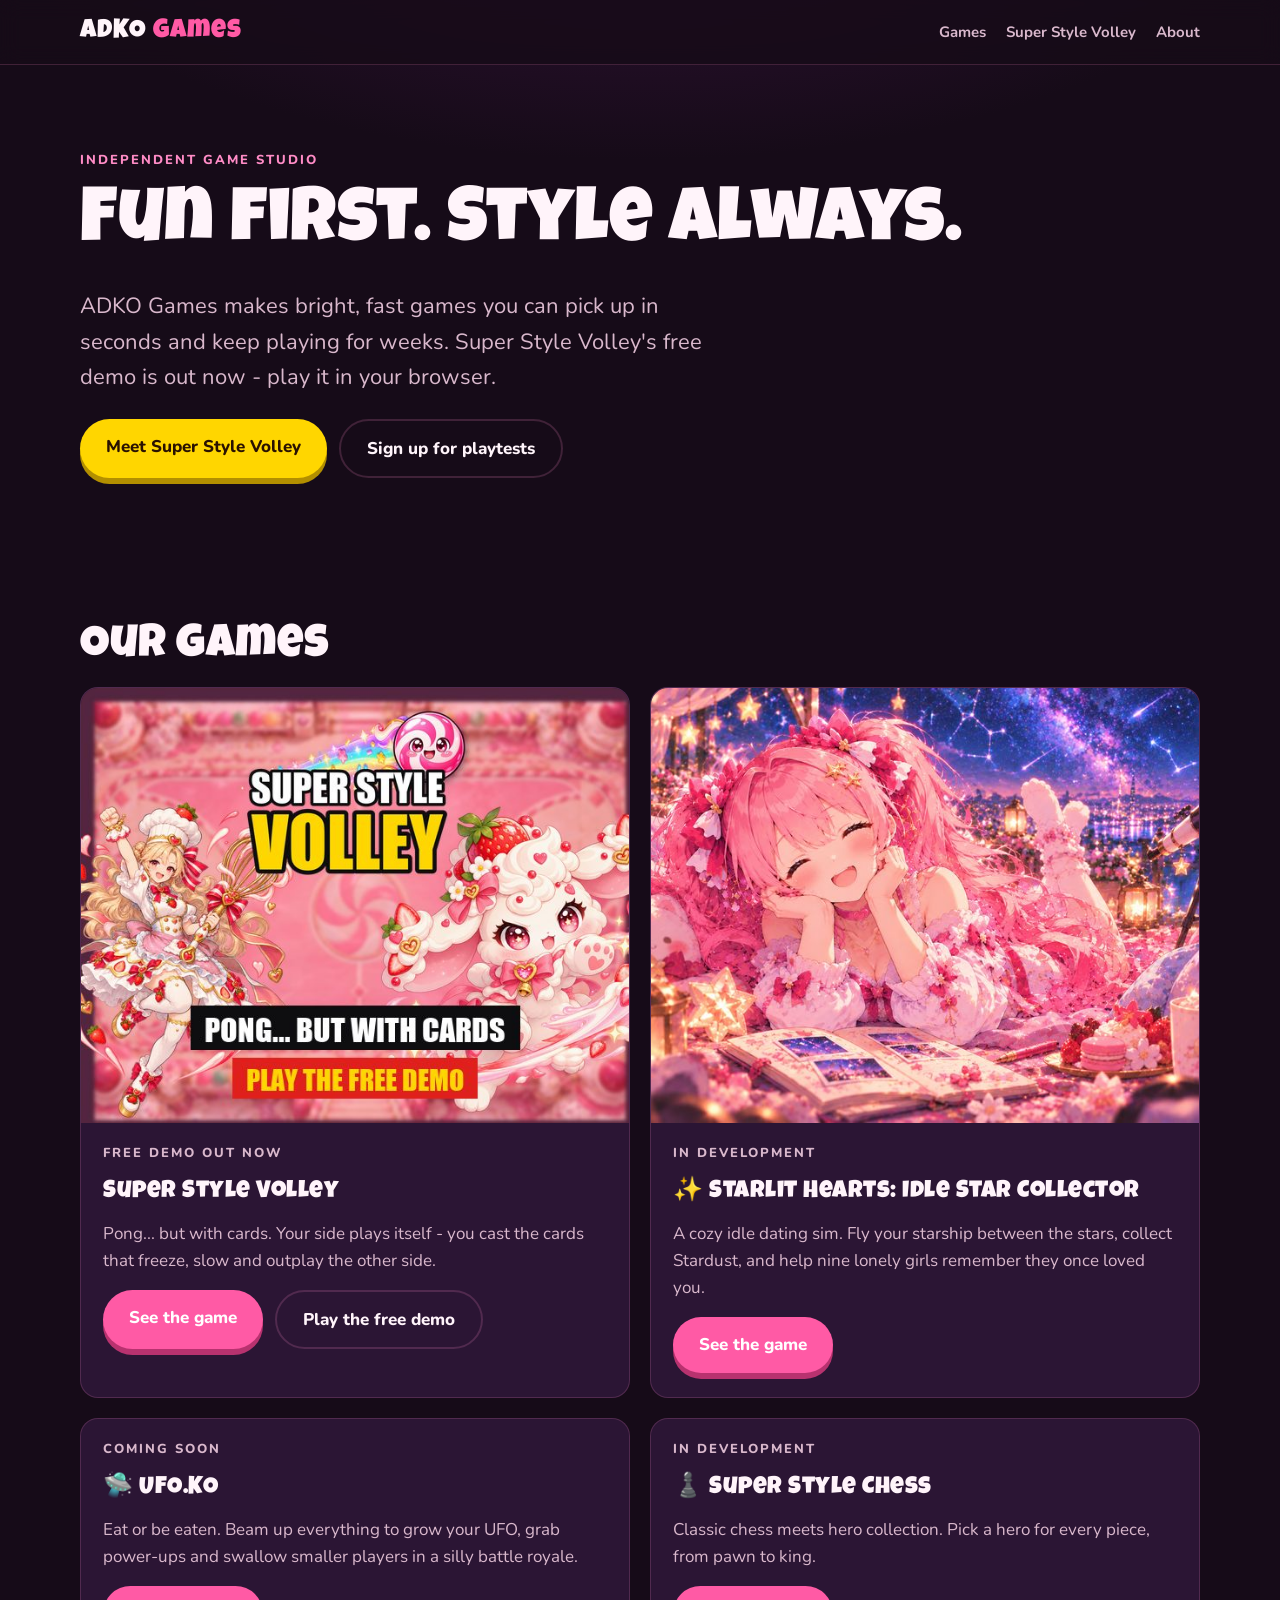
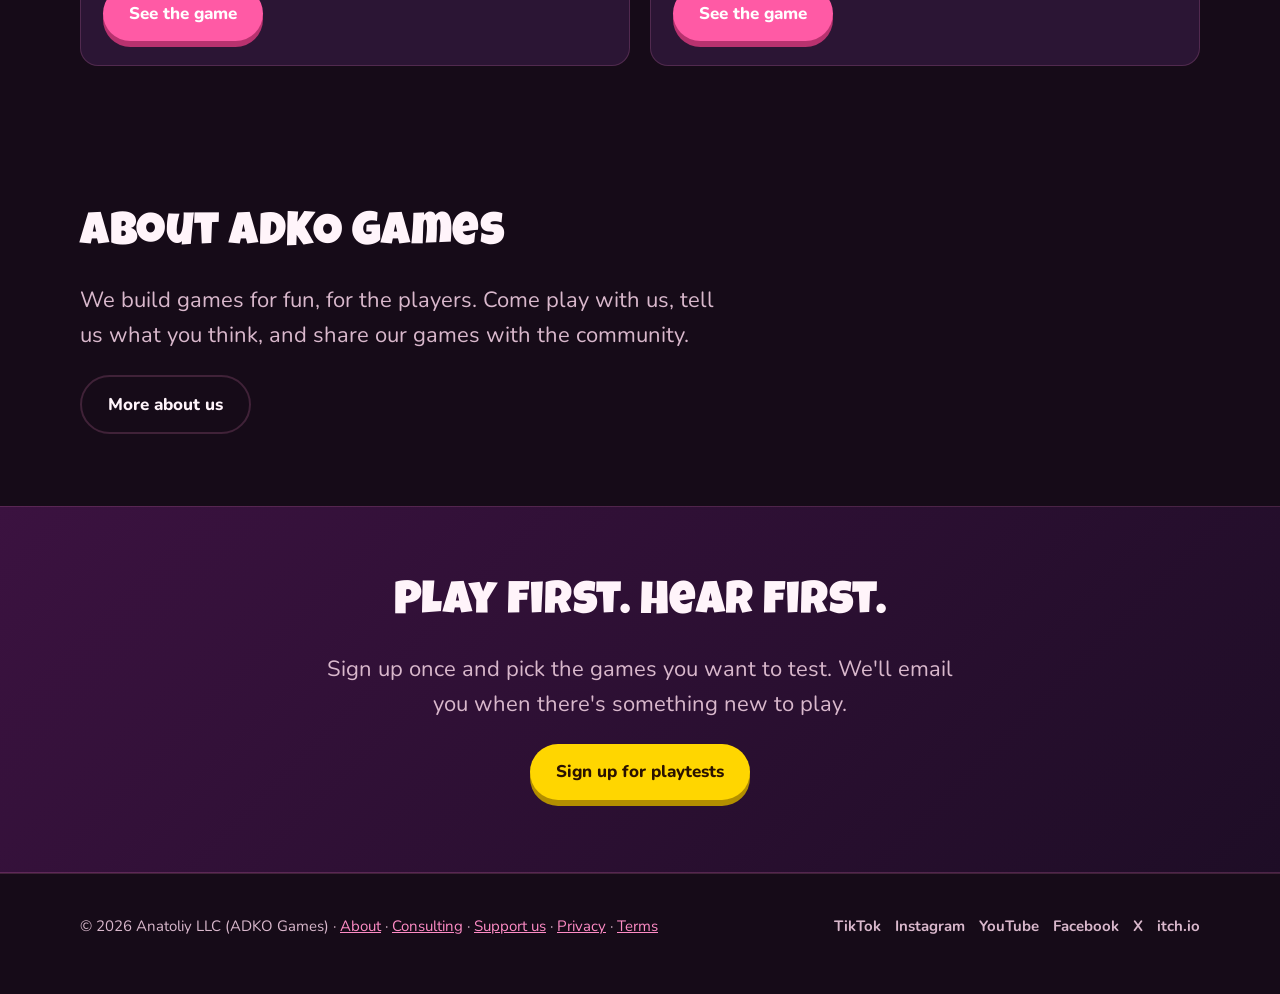
==== index.html @ cd981882 "Home: Volley and Starlit Hearts side by side" ====
<!doctype html>
<html lang="en">
<head>
  <meta charset="utf-8">
  <meta name="viewport" content="width=device-width, initial-scale=1">
  <title>ADKO Games</title>
  <meta name="description" content="ADKO Games is an independent game studio. Home of Super Style Volley - pong, but with cards.">
  <meta property="og:title" content="ADKO Games">
  <meta property="og:description" content="Independent game studio. Home of Super Style Volley - pong, but with cards.">
  <meta property="og:image" content="https://adkogames.com/super-style-volley/img/hero.jpg">
  <link rel="preconnect" href="https://fonts.googleapis.com">
  <link rel="preconnect" href="https://fonts.gstatic.com" crossorigin>
  <link href="https://fonts.googleapis.com/css2?family=Luckiest+Guy&family=Nunito:wght@400;700;800&display=swap" rel="stylesheet">
  <link rel="stylesheet" href="/style.css">
</head>
<body>
  <header class="top">
    <div class="wrap">
      <a class="brand" href="/">ADKO <span>Games</span></a>
      <nav>
        <a href="#games">Games</a>
        <a href="/super-style-volley/">Super Style Volley</a>
        <a class="hide-sm" href="/about/">About</a>
      </nav>
    </div>
  </header>

  <section>
    <div class="wrap">
      <p class="eyebrow">Independent game studio</p>
      <h1>Fun first. Style always.</h1>
      <p class="lead">ADKO Games makes bright, fast games you can pick up in seconds and keep playing for weeks. Super Style Volley's free demo is out now - play it in your browser.</p>
      <div class="btns" style="margin-top:24px">
        <a class="btn primary" href="/super-style-volley/">Meet Super Style Volley</a>
        <a class="btn ghost" href="https://forms.gle/pDdn73do8j5i7dEXA" target="_blank" rel="noopener">Sign up for playtests</a>
      </div>
    </div>
  </section>

  <section id="games">
    <div class="wrap">
      <h2>Our games</h2>
      <div class="grid two" style="grid-template-columns:repeat(auto-fit,minmax(min(100%,420px),1fr))">
        <article class="card game-card">
          <a href="/super-style-volley/"><img src="/img/ssv-card.jpg" alt="Super Style Volley cover art" loading="lazy"></a>
          <div class="pad">
            <p class="eyebrow">Free demo out now</p>
            <h3>Super Style Volley</h3>
            <p>Pong... but with cards. Your side plays itself - you cast the cards that freeze, slow and outplay the other side.</p>
            <div class="btns">
              <a class="btn secondary" href="/super-style-volley/">See the game</a>
              <a class="btn ghost" href="https://adkogames.itch.io/super-style-volley" target="_blank" rel="noopener">Play the free demo</a>
            </div>
          </div>
        </article>
        <article class="card game-card">
          <a href="/starlit-hearts/"><img src="/starlit-hearts/img/website-images/home-card/starlit-card.jpg" alt="Starlit Hearts art: Hana stargazing" loading="lazy"></a>
          <div class="pad">
            <p class="eyebrow">In development</p>
            <h3>✨ Starlit Hearts: Idle Star Collector</h3>
            <p>A cozy idle dating sim. Fly your starship between the stars, collect Stardust, and help nine lonely girls remember they once loved you.</p>
            <div class="btns"><a class="btn secondary" href="/starlit-hearts/">See the game</a></div>
          </div>
        </article>
        <article class="card">
          <div class="pad">
            <p class="eyebrow">Coming soon</p>
            <h3>🛸 UFO.KO</h3>
            <p>Eat or be eaten. Beam up everything to grow your UFO, grab power-ups and swallow smaller players in a silly battle royale.</p>
            <div class="btns"><a class="btn secondary" href="/ufo-ko/">See the game</a></div>
          </div>
        </article>
        <article class="card">
          <div class="pad">
            <p class="eyebrow">In development</p>
            <h3>♟️ Super Style Chess</h3>
            <p>Classic chess meets hero collection. Pick a hero for every piece, from pawn to king.</p>
            <div class="btns"><a class="btn secondary" href="/super-style-chess/">See the game</a></div>
          </div>
        </article>
      </div>
    </div>
  </section>

  <section id="about">
    <div class="wrap">
      <h2>About ADKO Games</h2>
      <p class="lead">We build games for fun, for the players. Come play with us, tell us what you think, and share our games with the community.</p>
      <div class="btns" style="margin-top:18px"><a class="btn ghost" href="/about/">More about us</a></div>
    </div>
  </section>

  <section class="band">
    <div class="wrap">
      <h2>Play first. Hear first.</h2>
      <p class="lead" style="margin-inline:auto">Sign up once and pick the games you want to test. We'll email you when there's something new to play.</p>
      <div class="btns">
        <a class="btn primary" href="https://forms.gle/pDdn73do8j5i7dEXA" target="_blank" rel="noopener">Sign up for playtests</a>
      </div>
    </div>
  </section>

  <footer>
    <div class="wrap">
      <span>&copy; <span id="y">2026</span> Anatoliy LLC (ADKO Games) &middot; <a href="/about/">About</a> &middot; <a href="/consulting/">Consulting</a> &middot; <a href="/support/">Support us</a> &middot; <a href="/privacy/">Privacy</a> &middot; <a href="/terms/">Terms</a></span>
      <nav class="social" aria-label="Social links">
        <a href="https://www.tiktok.com/@adkogames" target="_blank" rel="noopener">TikTok</a>
        <a href="https://www.instagram.com/adkogames/" target="_blank" rel="noopener">Instagram</a>
        <a href="https://www.youtube.com/channel/UCZbUXDJehwjDRkcNYayAfHQ" target="_blank" rel="noopener">YouTube</a>
        <a href="https://www.facebook.com/109093851333271" target="_blank" rel="noopener">Facebook</a>
        <a href="https://x.com/PlayADKOGames" target="_blank" rel="noopener">X</a>
        <a href="https://adkogames.itch.io" target="_blank" rel="noopener">itch.io</a>
      </nav>
    </div>
  </footer>
  <script>document.getElementById('y').textContent = new Date().getFullYear();</script>
</body>
</html>
---- style.css ----
:root {
  --bg: #160b18;
  --bg2: #22102a;
  --card: #2b1534;
  --pink: #ff5aa5;
  --pink2: #ff8cc6;
  --gold: #ffd600;
  --text: #fff4fa;
  --muted: #d9b8cc;
  --line: rgba(255, 140, 198, .18);
  --radius: 18px;
}
* { box-sizing: border-box; }
html { scroll-behavior: smooth; }
body {
  margin: 0;
  background: radial-gradient(1200px 600px at 50% -200px, #3a1440 0%, var(--bg) 60%) fixed, var(--bg);
  color: var(--text);
  font: 17px/1.6 "Nunito", system-ui, -apple-system, "Segoe UI", sans-serif;
}
a { color: var(--pink2); }
img, video { max-width: 100%; display: block; }
.wrap { width: min(1120px, 100% - 32px); margin-inline: auto; }

/* header */
.top { position: sticky; top: 0; z-index: 10; background: rgba(22, 11, 24, .82); backdrop-filter: blur(10px); border-bottom: 1px solid var(--line); }
.top .wrap { display: flex; align-items: center; justify-content: space-between; height: 64px; gap: 16px; }
.brand { font: 400 26px/1 "Luckiest Guy", "Impact", sans-serif; letter-spacing: 1px; color: var(--text); text-decoration: none; }
.brand span { color: var(--pink); }
.top nav { display: flex; gap: 20px; flex-wrap: wrap; }
.top nav a { color: var(--muted); text-decoration: none; font-weight: 700; font-size: 15px; }
.top nav a:hover { color: var(--text); }

/* buttons */
.btns { display: flex; flex-wrap: wrap; gap: 12px; }
.btn { display: inline-block; padding: 14px 26px; border-radius: 999px; font-weight: 800; text-decoration: none; font-size: 17px; transition: transform .12s, box-shadow .12s; }
.btn:hover { transform: translateY(-2px); }
.btn.primary { background: var(--gold); color: #2a1200; box-shadow: 0 6px 0 #b38f00; }
.btn.secondary { background: var(--pink); color: #fff; box-shadow: 0 6px 0 #b8326f; }
.btn.ghost { border: 2px solid var(--line); color: var(--text); }
.btn.soon { opacity: .55; pointer-events: none; }

/* sections */
section { padding: 72px 0; }
h1, h2, h3 { font-family: "Luckiest Guy", "Impact", sans-serif; font-weight: 400; letter-spacing: .5px; line-height: 1.1; margin: 0 0 14px; }
h1 { font-size: clamp(40px, 7vw, 76px); }
h2 { font-size: clamp(30px, 4.5vw, 46px); }
h3 { font-size: 24px; }
.lead { font-size: clamp(18px, 2.2vw, 22px); color: var(--muted); max-width: 640px; }
.eyebrow { color: var(--pink2); font-weight: 800; text-transform: uppercase; letter-spacing: 2px; font-size: 13px; }

/* hero */
.hero { position: relative; padding: 0; overflow: hidden; }
.hero .bg { width: 100%; aspect-ratio: 16 / 9; max-height: 78vh; object-fit: cover; }
.hero .shade { position: absolute; inset: 0; background: linear-gradient(to bottom, rgba(22, 11, 24, 0) 55%, var(--bg) 100%); }
.hero-logo { position: absolute; left: 50%; top: 8%; width: min(36%, 460px); transform: translateX(-50%); filter: drop-shadow(0 8px 18px rgba(0, 0, 0, .45)); }
.hero-text { padding-top: 28px; }

/* cards & grids */
.grid { display: grid; gap: 20px; }
.grid.two { grid-template-columns: repeat(auto-fit, minmax(300px, 1fr)); }
.grid.three { grid-template-columns: repeat(auto-fit, minmax(240px, 1fr)); }
.card { background: var(--card); border: 1px solid var(--line); border-radius: var(--radius); overflow: hidden; }
.card .pad { padding: 20px 22px 24px; }
.card p { color: var(--muted); margin: 0 0 16px; }
.game-card img { aspect-ratio: 630 / 500; object-fit: cover; width: 100%; }
.coming { display: grid; place-items: center; min-height: 260px; text-align: center; color: var(--muted); border-style: dashed; }
.feature { padding: 22px; }
.feature .icon { font-size: 30px; }
.feature p { margin: 6px 0 0; }

.video { border-radius: var(--radius); overflow: hidden; border: 1px solid var(--line); background: #000; }
.shots { display: grid; grid-template-columns: repeat(auto-fit, minmax(260px, 1fr)); gap: 14px; }
.shots img { border-radius: 12px; border: 1px solid var(--line); }
.tall { display: grid; grid-template-columns: repeat(auto-fit, minmax(160px, 220px)); gap: 14px; justify-content: center; }
.tall img { border-radius: 14px; border: 1px solid var(--line); }

.band { background: linear-gradient(135deg, #3b1240, #1e0d26); border-block: 1px solid var(--line); text-align: center; }
.band .btns { justify-content: center; margin-top: 18px; }

/* footer */
footer { padding: 40px 0 56px; color: var(--muted); font-size: 15px; border-top: 1px solid var(--line); }
footer .wrap { display: flex; flex-wrap: wrap; gap: 18px; justify-content: space-between; align-items: center; }
.social { display: flex; flex-wrap: wrap; gap: 14px; }
.social a { color: var(--muted); text-decoration: none; font-weight: 700; }
.social a:hover { color: var(--text); }

/* legal pages */
.legal { max-width: 760px; }
.legal h2 { font-size: 28px; margin-top: 34px; }
.legal p, .legal li { color: var(--muted); }

@media (max-width: 640px) {
  section { padding: 52px 0; }
  .top nav { gap: 12px; flex-wrap: nowrap; }
  .top nav a { font-size: 13px; white-space: nowrap; }
  .brand { font-size: 22px; white-space: nowrap; }
  .top nav a.hide-sm, .top nav .hide-sm { display: none; }
  .btn { width: 100%; text-align: center; }
}
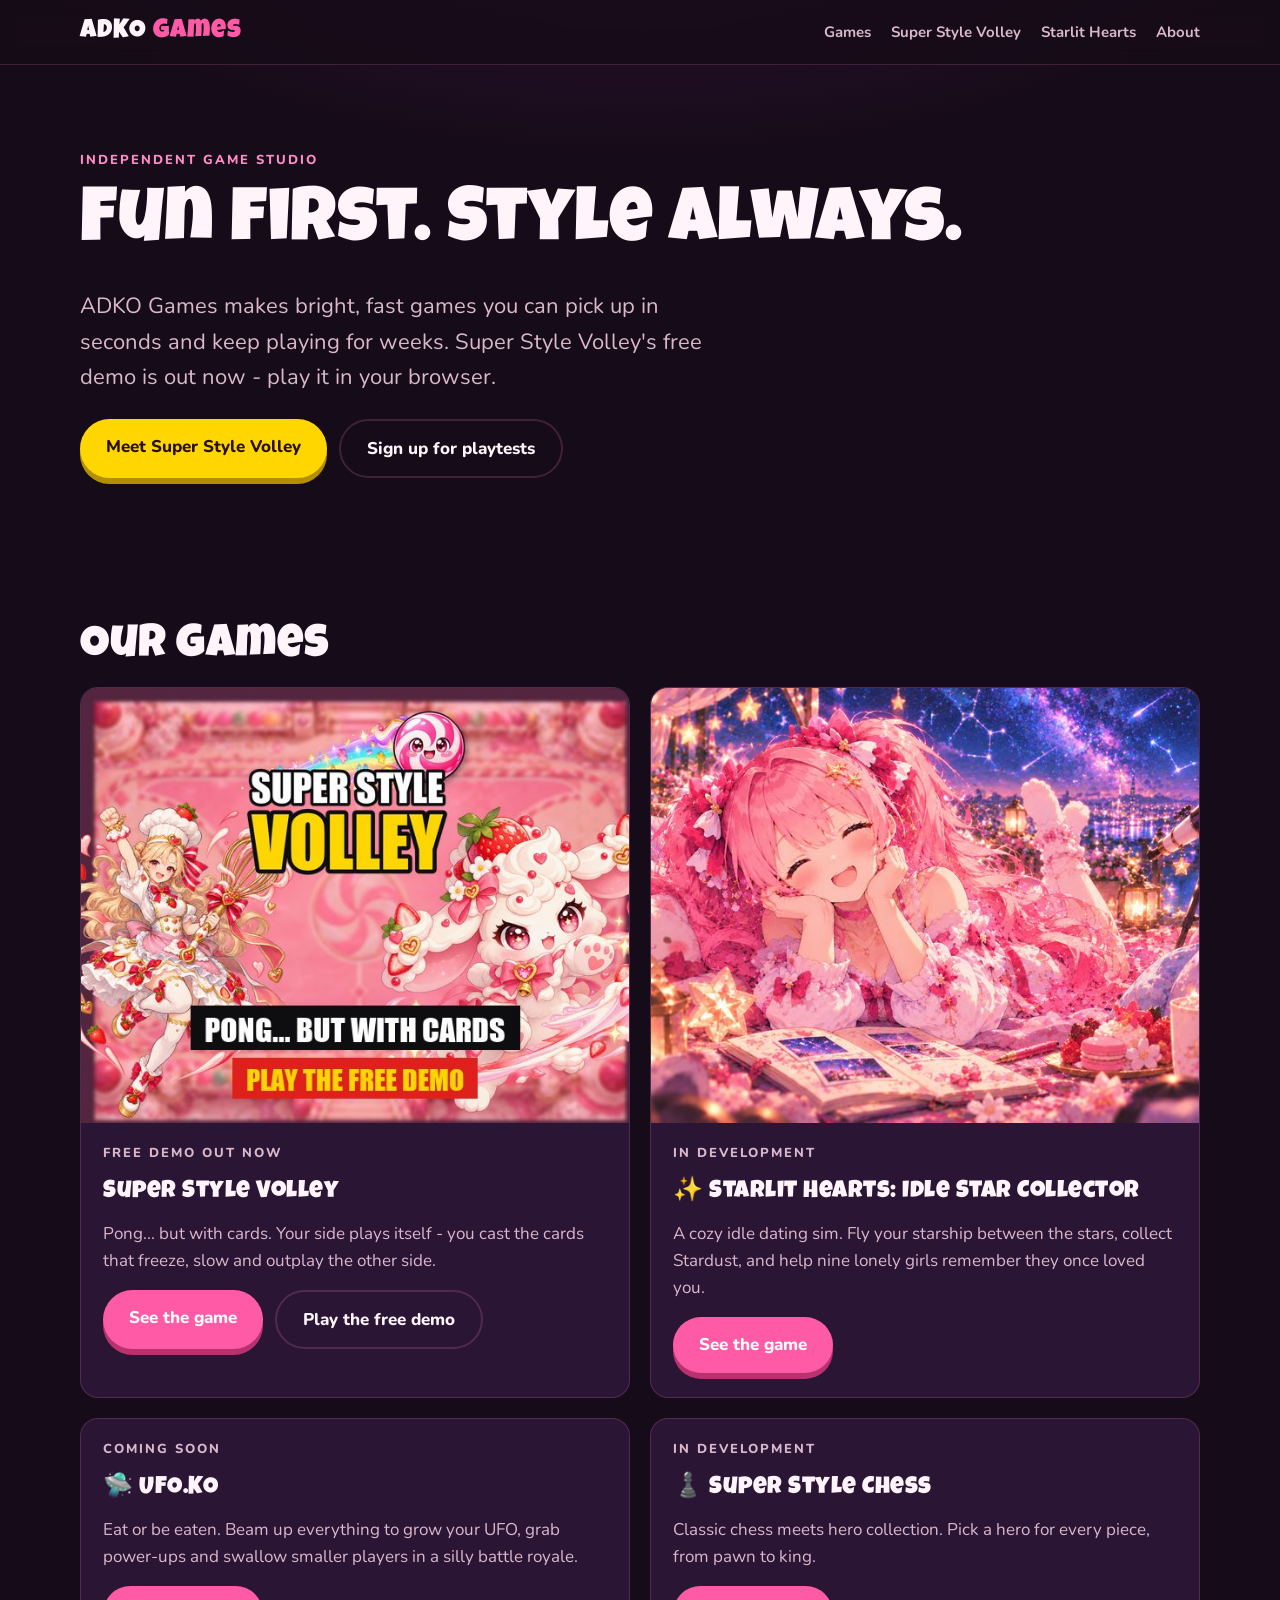
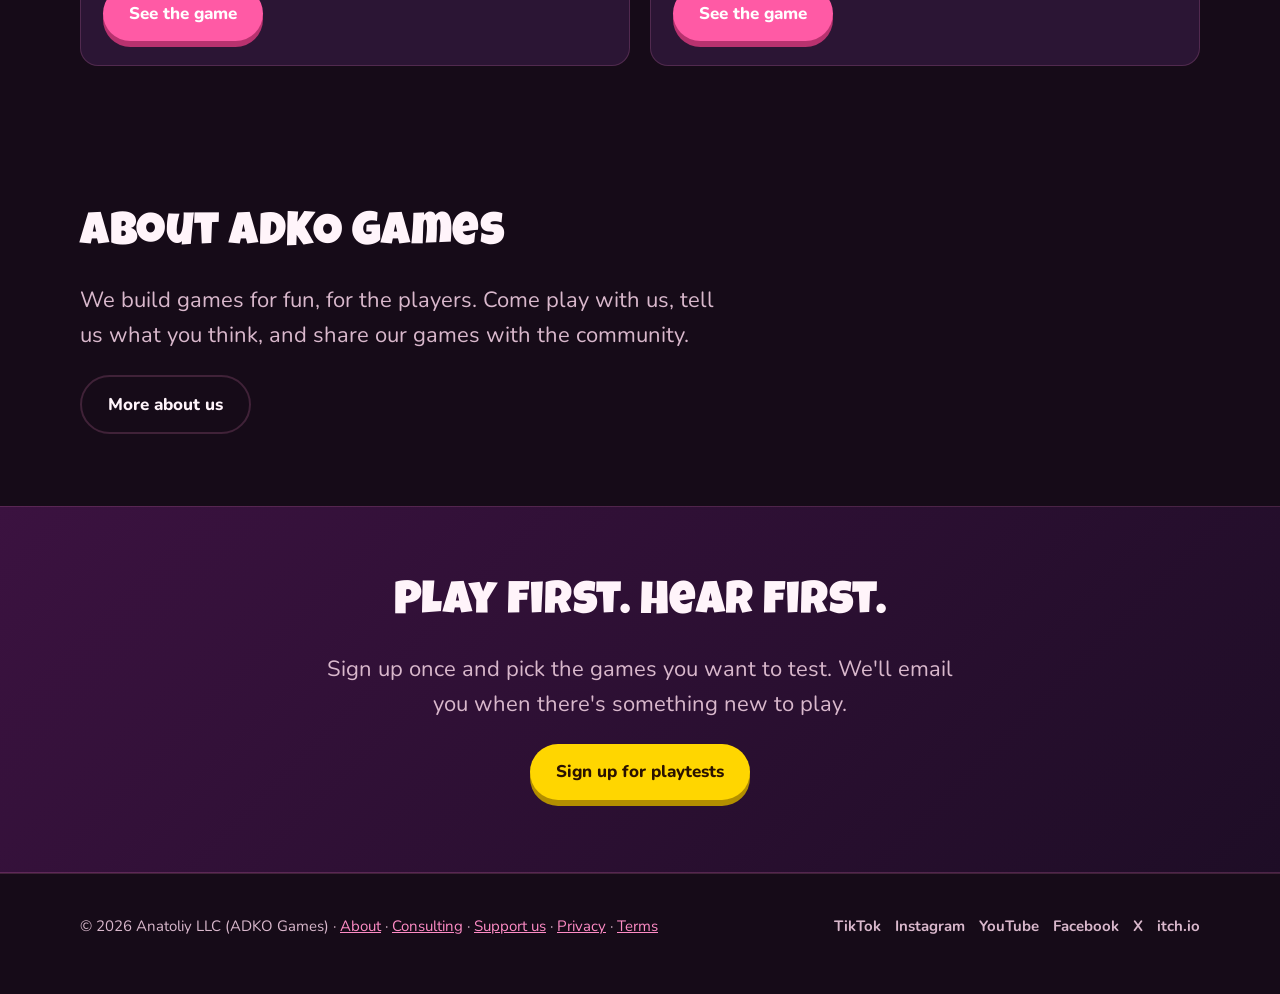
==== commit ca30ef35: "Home: Starlit Hearts in menu" ====
--- a/index.html
+++ b/index.html
@@ -19,7 +19,8 @@
       <a class="brand" href="/">ADKO <span>Games</span></a>
       <nav>
         <a href="#games">Games</a>
-        <a href="/super-style-volley/">Super Style Volley</a>
+        <a href="/super-style-volley/"><span class="hide-sm">Super Style </span>Volley</a>
+        <a href="/starlit-hearts/">Starlit<span class="hide-sm"> Hearts</span></a>
         <a class="hide-sm" href="/about/">About</a>
       </nav>
     </div>
--- a/style.css
+++ b/style.css
@@ -92,9 +92,13 @@
 
 @media (max-width: 640px) {
   section { padding: 52px 0; }
-  .top nav { gap: 12px; flex-wrap: nowrap; }
-  .top nav a { font-size: 13px; white-space: nowrap; }
-  .brand { font-size: 22px; white-space: nowrap; }
+  .top nav { gap: 10px; flex-wrap: nowrap; }
+  .top nav a { font-size: 12.5px; white-space: nowrap; }
+  .brand { font-size: 19px; white-space: nowrap; }
+  .top .wrap { gap: 10px; }
   .top nav a.hide-sm, .top nav .hide-sm { display: none; }
   .btn { width: 100%; text-align: center; }
 }
+@media (max-width: 359px) {
+  .top nav a[href="/#games"], .top nav a[href="#games"] { display: none; }
+}
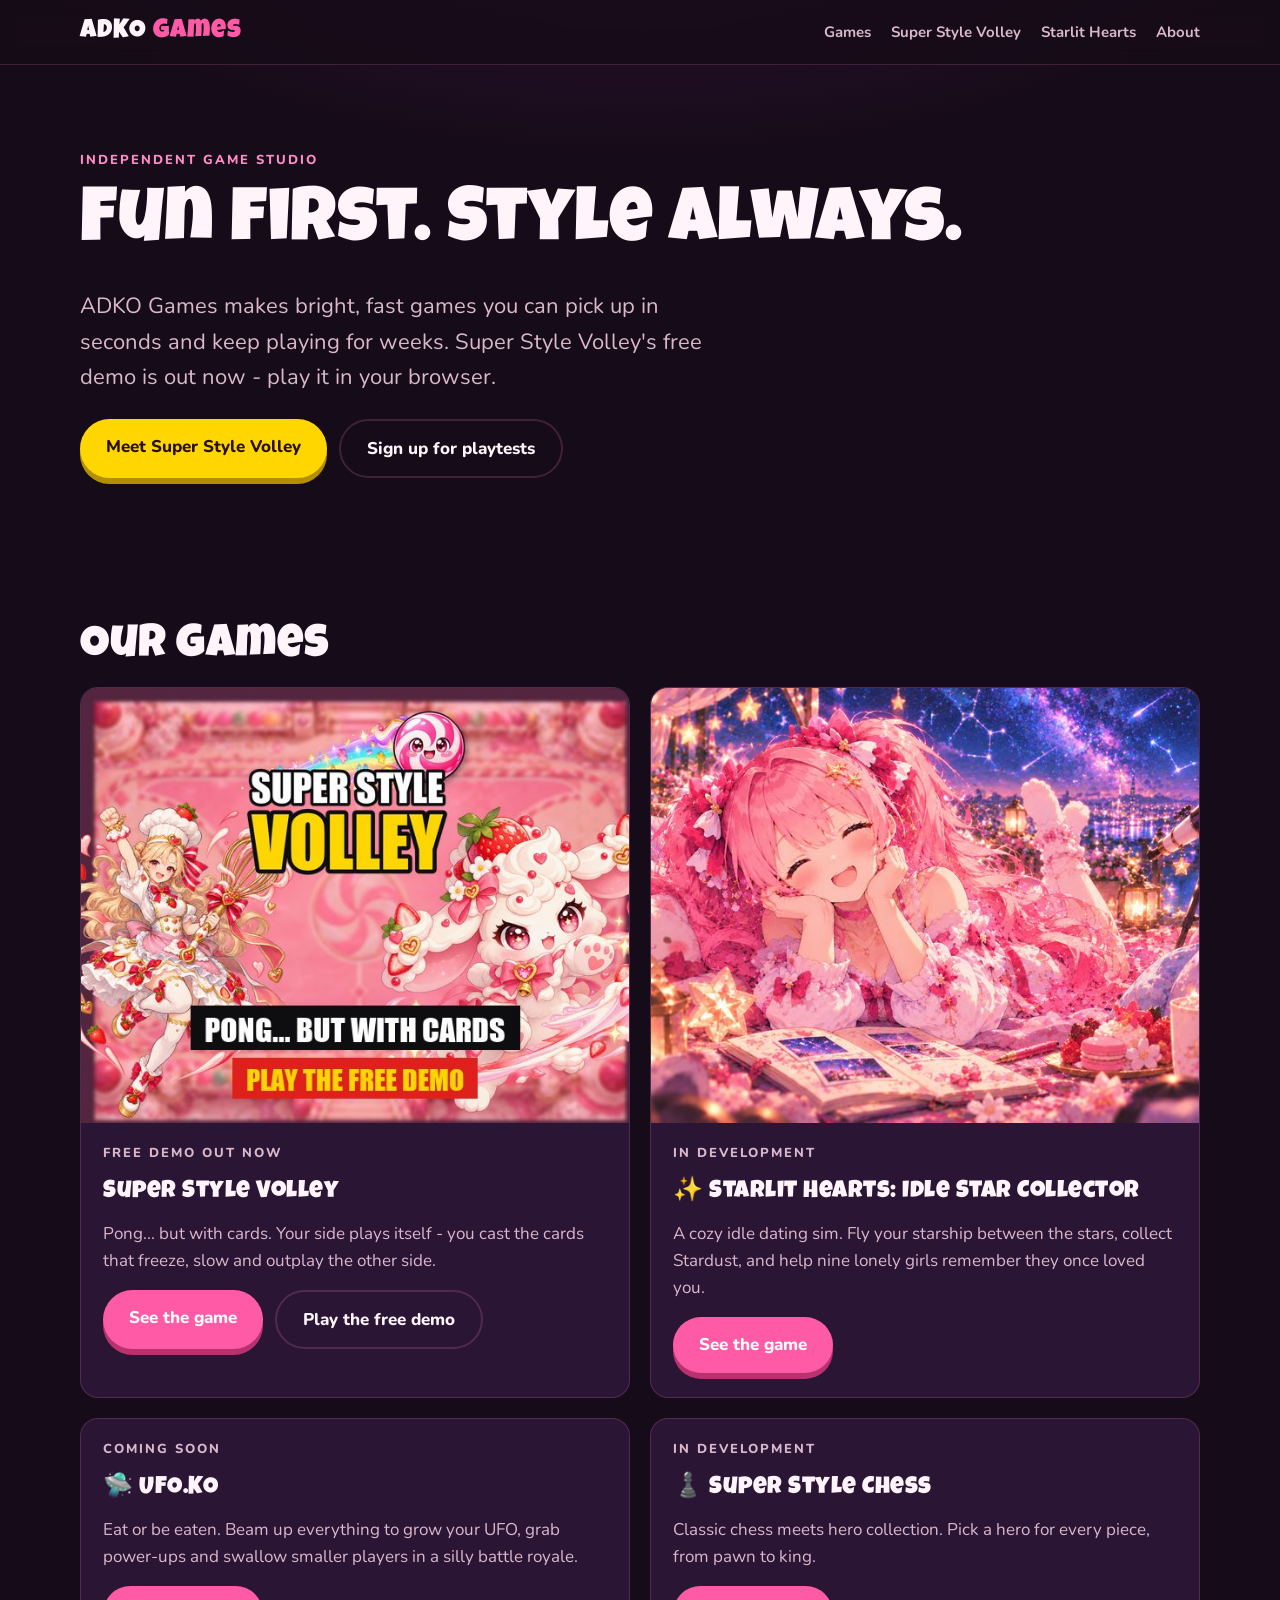
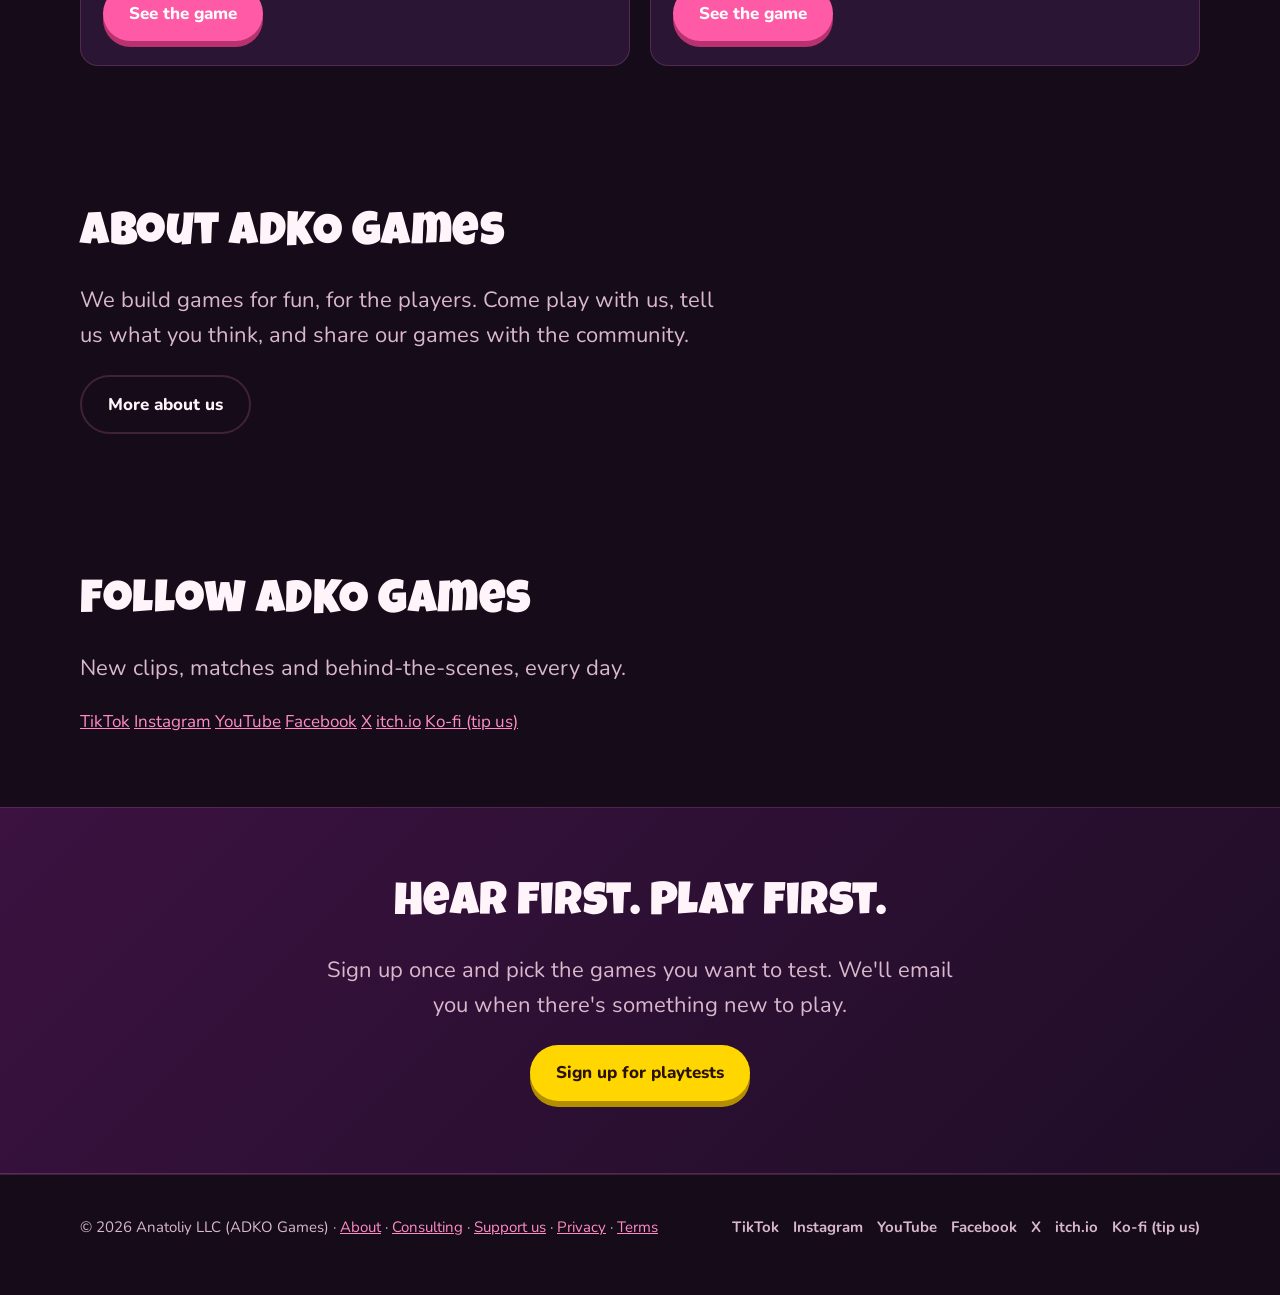
==== commit 33a2d237: "Follow ADKO Games row, Ko-fi, tagline "Hear first. Play first." (index.html)" ====
--- a/index.html
+++ b/index.html
@@ -91,9 +91,25 @@
     </div>
   </section>
 
+  <section id="follow">
+    <div class="wrap">
+      <h2>Follow ADKO Games</h2>
+      <p class="lead">New clips, matches and behind-the-scenes, every day.</p>
+      <div class="follow">
+        <a href="https://www.tiktok.com/@adkogames" target="_blank" rel="noopener">TikTok</a>
+        <a href="https://www.instagram.com/adkogames/" target="_blank" rel="noopener">Instagram</a>
+        <a href="https://www.youtube.com/channel/UCZbUXDJehwjDRkcNYayAfHQ" target="_blank" rel="noopener">YouTube</a>
+        <a href="https://www.facebook.com/109093851333271" target="_blank" rel="noopener">Facebook</a>
+        <a href="https://x.com/PlayADKOGames" target="_blank" rel="noopener">X</a>
+        <a href="https://adkogames.itch.io" target="_blank" rel="noopener">itch.io</a>
+        <a href="https://ko-fi.com/adkogames" target="_blank" rel="noopener">Ko-fi (tip us)</a>
+      </div>
+    </div>
+  </section>
+
   <section class="band">
     <div class="wrap">
-      <h2>Play first. Hear first.</h2>
+      <h2>Hear first. Play first.</h2>
       <p class="lead" style="margin-inline:auto">Sign up once and pick the games you want to test. We'll email you when there's something new to play.</p>
       <div class="btns">
         <a class="btn primary" href="https://forms.gle/pDdn73do8j5i7dEXA" target="_blank" rel="noopener">Sign up for playtests</a>
@@ -111,9 +127,11 @@
         <a href="https://www.facebook.com/109093851333271" target="_blank" rel="noopener">Facebook</a>
         <a href="https://x.com/PlayADKOGames" target="_blank" rel="noopener">X</a>
         <a href="https://adkogames.itch.io" target="_blank" rel="noopener">itch.io</a>
+        <a href="https://ko-fi.com/adkogames" target="_blank" rel="noopener">Ko-fi (tip us)</a>
       </nav>
     </div>
   </footer>
   <script>document.getElementById('y').textContent = new Date().getFullYear();</script>
+  <!-- Cloudflare Web Analytics --><script defer src='https://static.cloudflareinsights.com/beacon.min.js' data-cf-beacon='{"token": "abee5f40da4d4aecb4408374ab8580bf"}'></script><!-- End Cloudflare Web Analytics -->
 </body>
 </html>
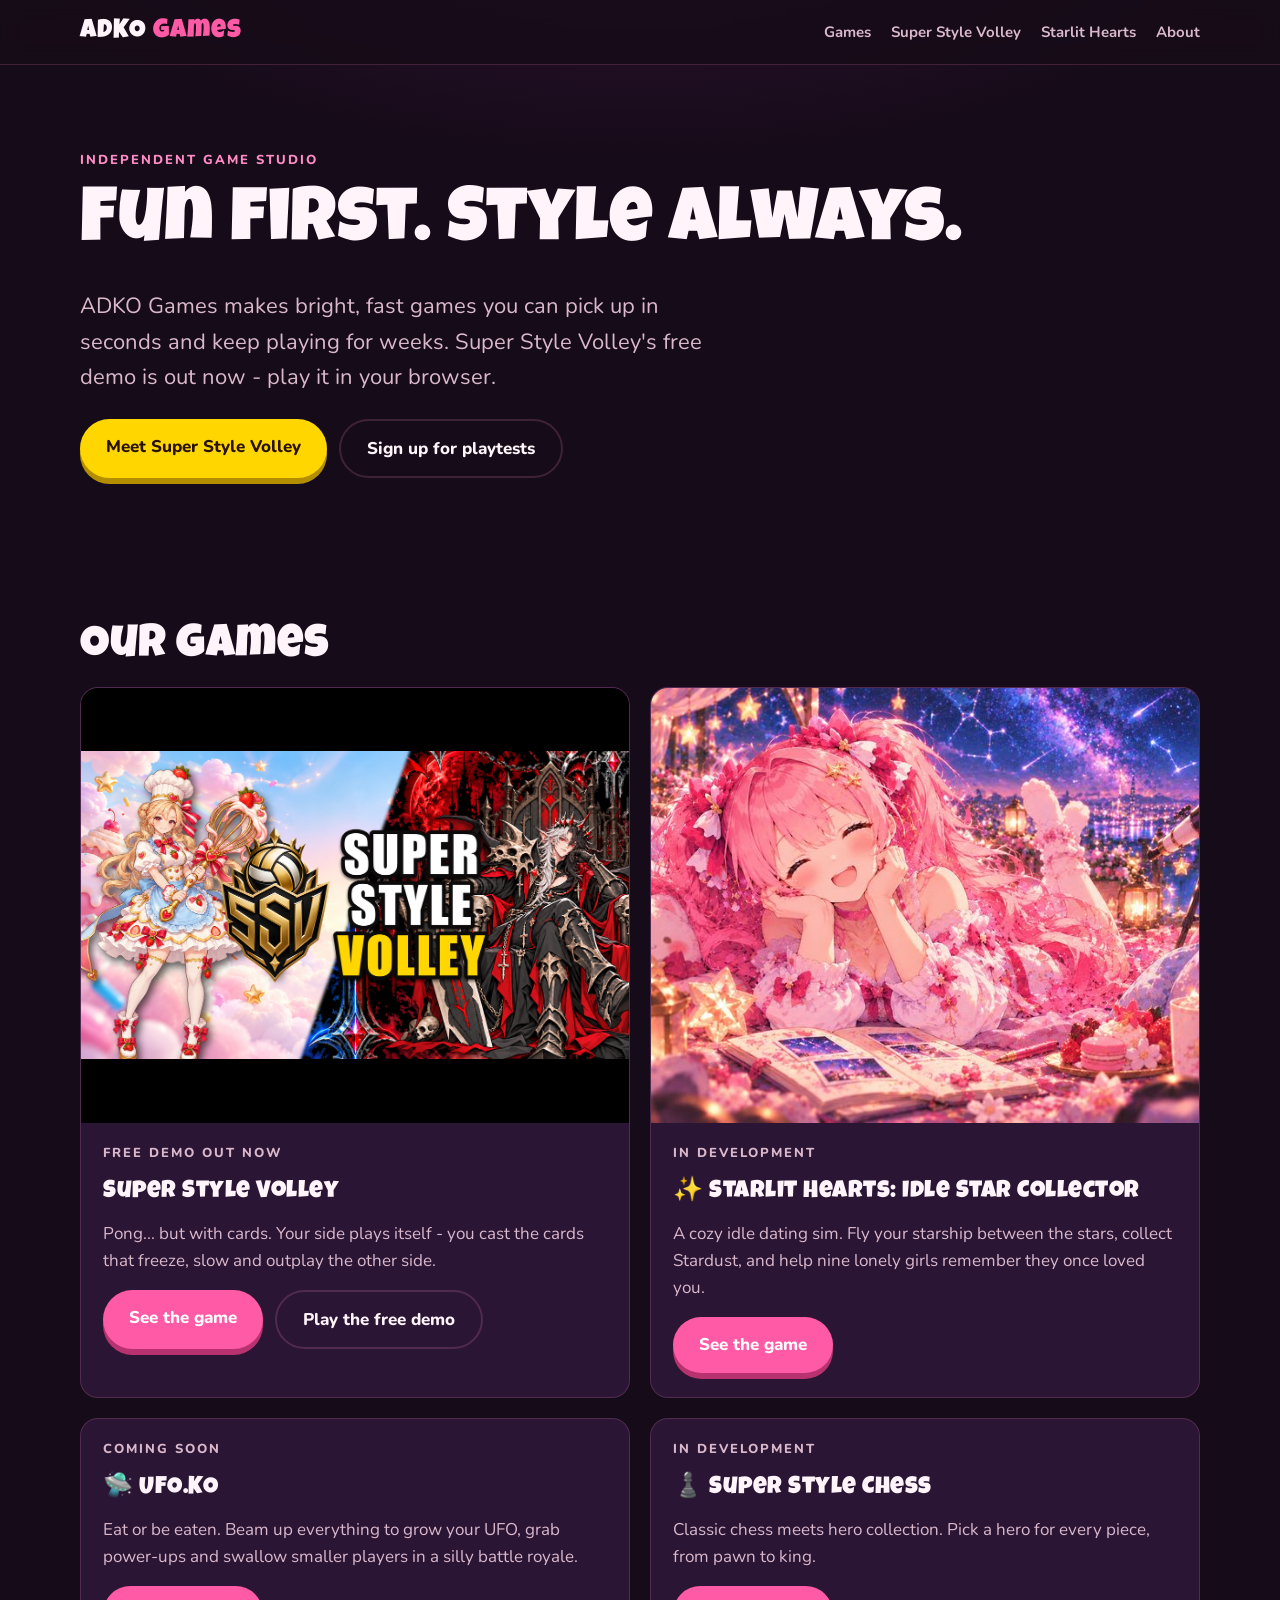
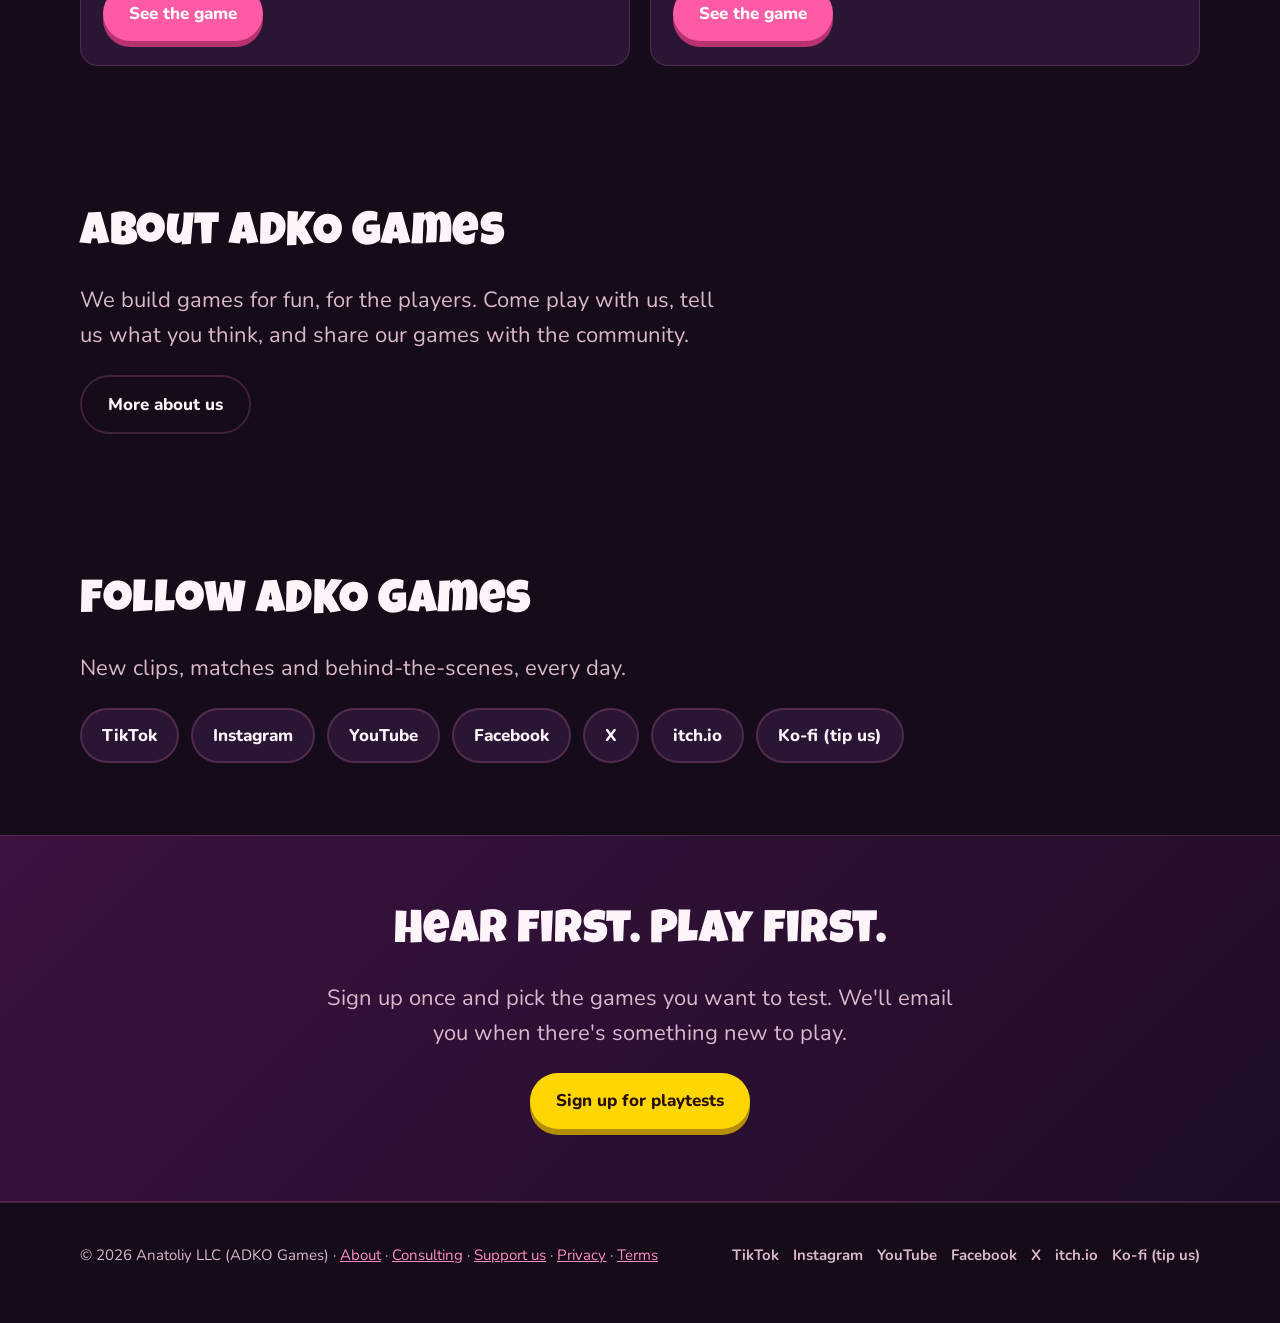
==== commit 0febd541: "Home: Volley card shows the new chef girl vs Boris art (fitted, black bars)" ====
--- a/index.html
+++ b/index.html
@@ -7,7 +7,7 @@
   <meta name="description" content="ADKO Games is an independent game studio. Home of Super Style Volley - pong, but with cards.">
   <meta property="og:title" content="ADKO Games">
   <meta property="og:description" content="Independent game studio. Home of Super Style Volley - pong, but with cards.">
-  <meta property="og:image" content="https://adkogames.com/super-style-volley/img/hero.jpg">
+  <meta property="og:image" content="https://adkogames.com/super-style-volley/img/pc_game_card_preview.png">
   <link rel="preconnect" href="https://fonts.googleapis.com">
   <link rel="preconnect" href="https://fonts.gstatic.com" crossorigin>
   <link href="https://fonts.googleapis.com/css2?family=Luckiest+Guy&family=Nunito:wght@400;700;800&display=swap" rel="stylesheet">
@@ -43,7 +43,7 @@
       <h2>Our games</h2>
       <div class="grid two" style="grid-template-columns:repeat(auto-fit,minmax(min(100%,420px),1fr))">
         <article class="card game-card">
-          <a href="/super-style-volley/"><img src="/img/ssv-card.jpg" alt="Super Style Volley cover art" loading="lazy"></a>
+          <a href="/super-style-volley/"><img src="/super-style-volley/img/pc_game_card_preview.png" alt="Super Style Volley: the chef girl and the vampire knight Boris" loading="lazy" style="object-fit:contain;background:#000"></a>
           <div class="pad">
             <p class="eyebrow">Free demo out now</p>
             <h3>Super Style Volley</h3>
--- a/style.css
+++ b/style.css
@@ -102,3 +102,12 @@
 @media (max-width: 359px) {
   .top nav a[href="/#games"], .top nav a[href="#games"] { display: none; }
 }
+
+/* Follow us row */
+.follow { display: flex; flex-wrap: wrap; gap: 12px; margin-top: 18px; }
+.follow a { display: inline-block; padding: 12px 20px; border-radius: 999px; border: 2px solid var(--line); background: var(--card); color: var(--text); font-weight: 800; text-decoration: none; }
+.follow a:hover { border-color: var(--pink); color: var(--pink2); }
+
+/* Full banner (art already includes logo + title, so never crop it) */
+.hero.banner .bg { height: auto; aspect-ratio: auto; max-height: none; object-fit: contain; max-width: 1400px; margin: 0 auto; }
+.hero.banner .shade { background: linear-gradient(to bottom, rgba(22, 11, 24, 0) 88%, var(--bg) 100%); }
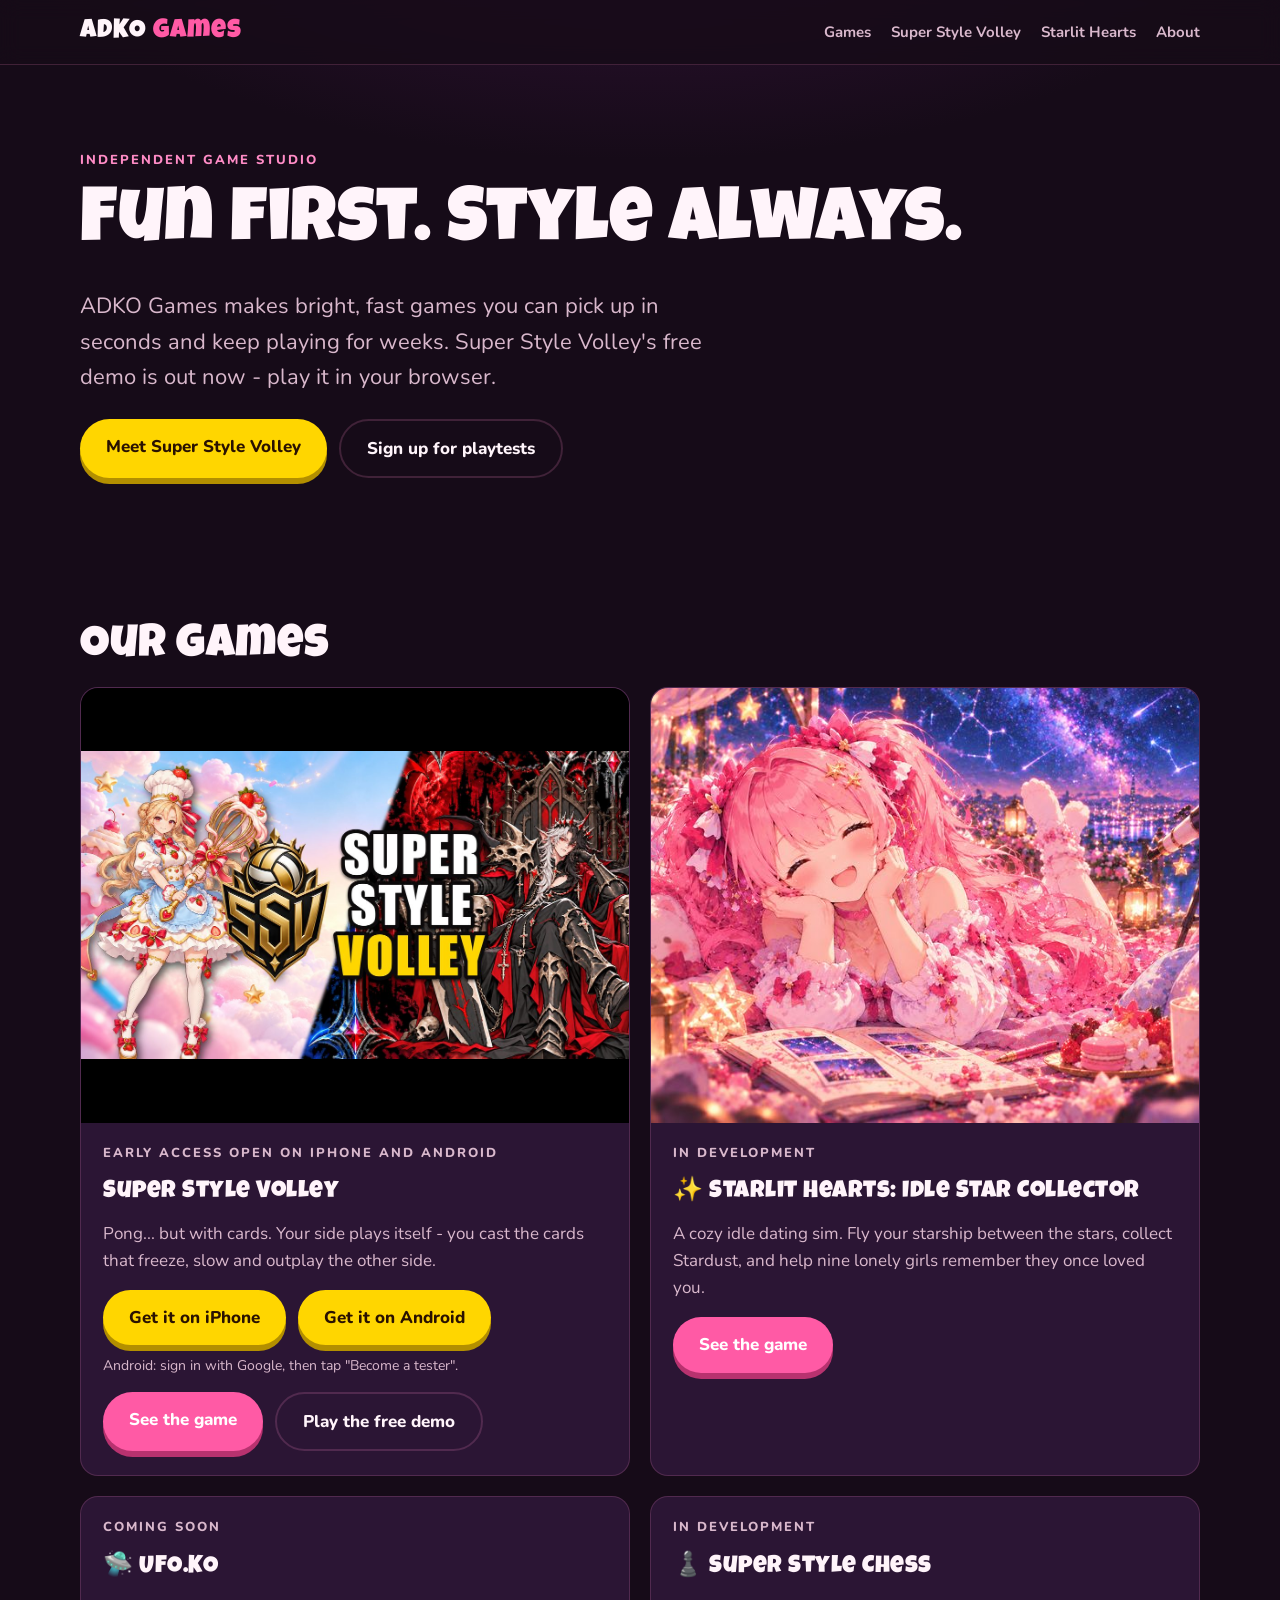
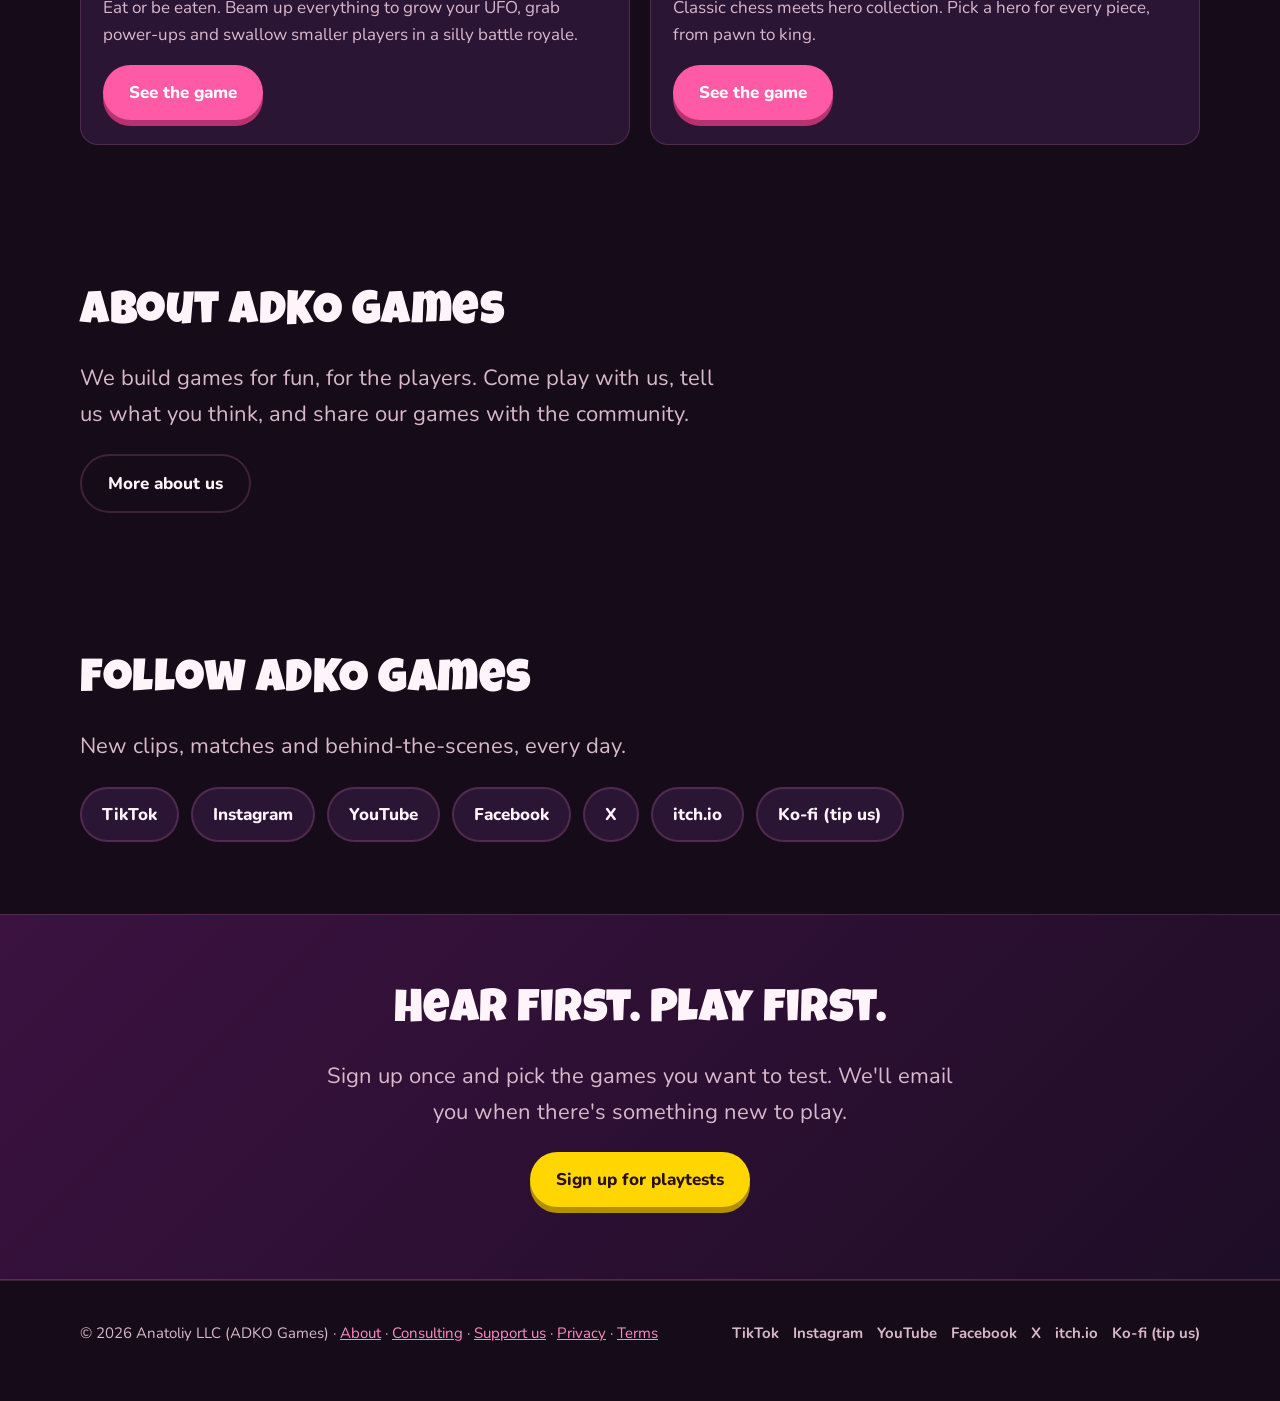
==== commit f56efeba: "Home: Volley early access buttons (iPhone + Android)" ====
--- a/index.html
+++ b/index.html
@@ -7,7 +7,7 @@
   <meta name="description" content="ADKO Games is an independent game studio. Home of Super Style Volley - pong, but with cards.">
   <meta property="og:title" content="ADKO Games">
   <meta property="og:description" content="Independent game studio. Home of Super Style Volley - pong, but with cards.">
-  <meta property="og:image" content="https://adkogames.com/super-style-volley/img/pc_game_card_preview.png">
+  <meta property="og:image" content="https://adkogames.com/super-style-volley/img/banner.jpg">
   <link rel="preconnect" href="https://fonts.googleapis.com">
   <link rel="preconnect" href="https://fonts.gstatic.com" crossorigin>
   <link href="https://fonts.googleapis.com/css2?family=Luckiest+Guy&family=Nunito:wght@400;700;800&display=swap" rel="stylesheet">
@@ -43,11 +43,16 @@
       <h2>Our games</h2>
       <div class="grid two" style="grid-template-columns:repeat(auto-fit,minmax(min(100%,420px),1fr))">
         <article class="card game-card">
-          <a href="/super-style-volley/"><img src="/super-style-volley/img/pc_game_card_preview.png" alt="Super Style Volley: the chef girl and the vampire knight Boris" loading="lazy" style="object-fit:contain;background:#000"></a>
+          <a href="/super-style-volley/"><img src="/super-style-volley/img/banner.jpg" alt="Super Style Volley: the chef girl and the vampire knight Boris" loading="lazy" style="object-fit:contain;background:#000"></a>
           <div class="pad">
-            <p class="eyebrow">Free demo out now</p>
+            <p class="eyebrow">Early access open on iPhone and Android</p>
             <h3>Super Style Volley</h3>
             <p>Pong... but with cards. Your side plays itself - you cast the cards that freeze, slow and outplay the other side.</p>
+            <div class="btns">
+              <a class="btn primary" href="https://testflight.apple.com/join/9PjtPrw9" target="_blank" rel="noopener">Get it on iPhone</a>
+              <a class="btn primary" href="https://play.google.com/apps/testing/com.adkogames.superstylevolley" target="_blank" rel="noopener">Get it on Android</a>
+            </div>
+            <p style="color:var(--muted);font-size:14px;margin:10px 0 14px">Android: sign in with Google, then tap "Become a tester".</p>
             <div class="btns">
               <a class="btn secondary" href="/super-style-volley/">See the game</a>
               <a class="btn ghost" href="https://adkogames.itch.io/super-style-volley" target="_blank" rel="noopener">Play the free demo</a>
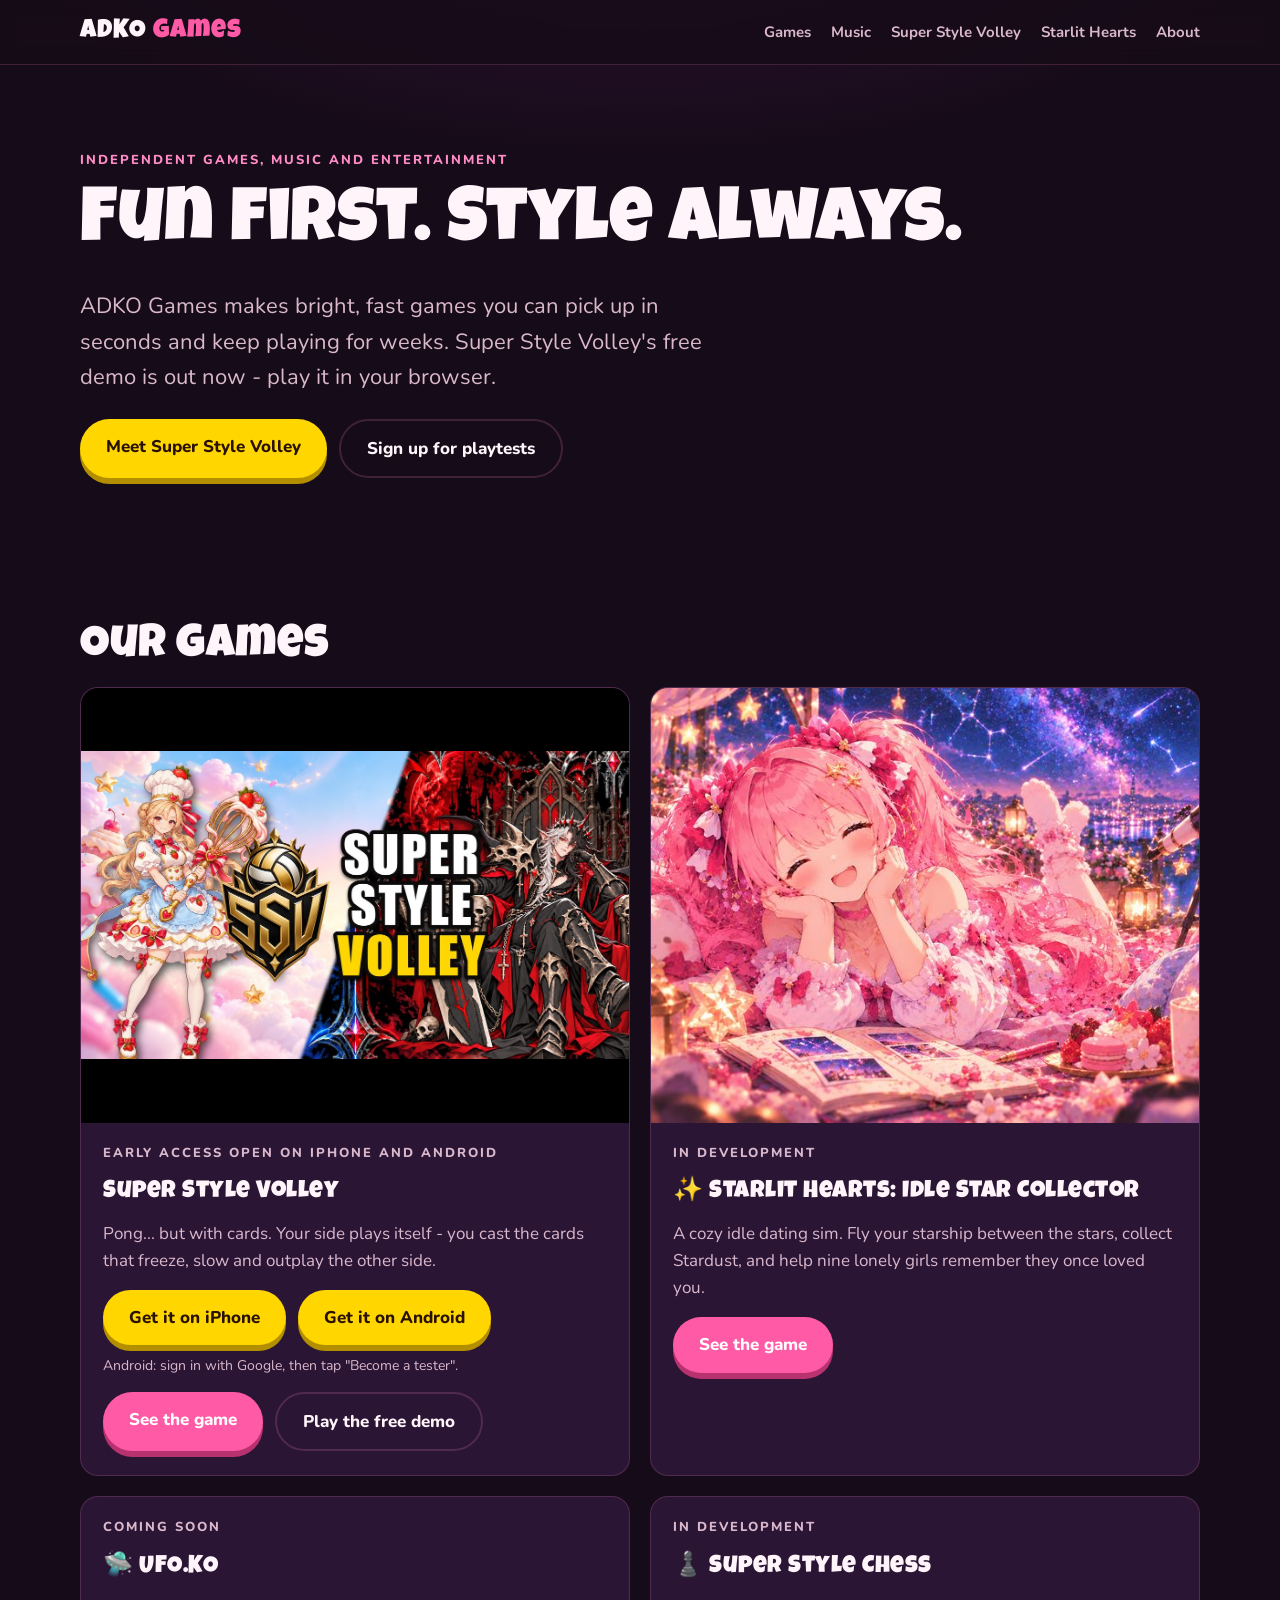
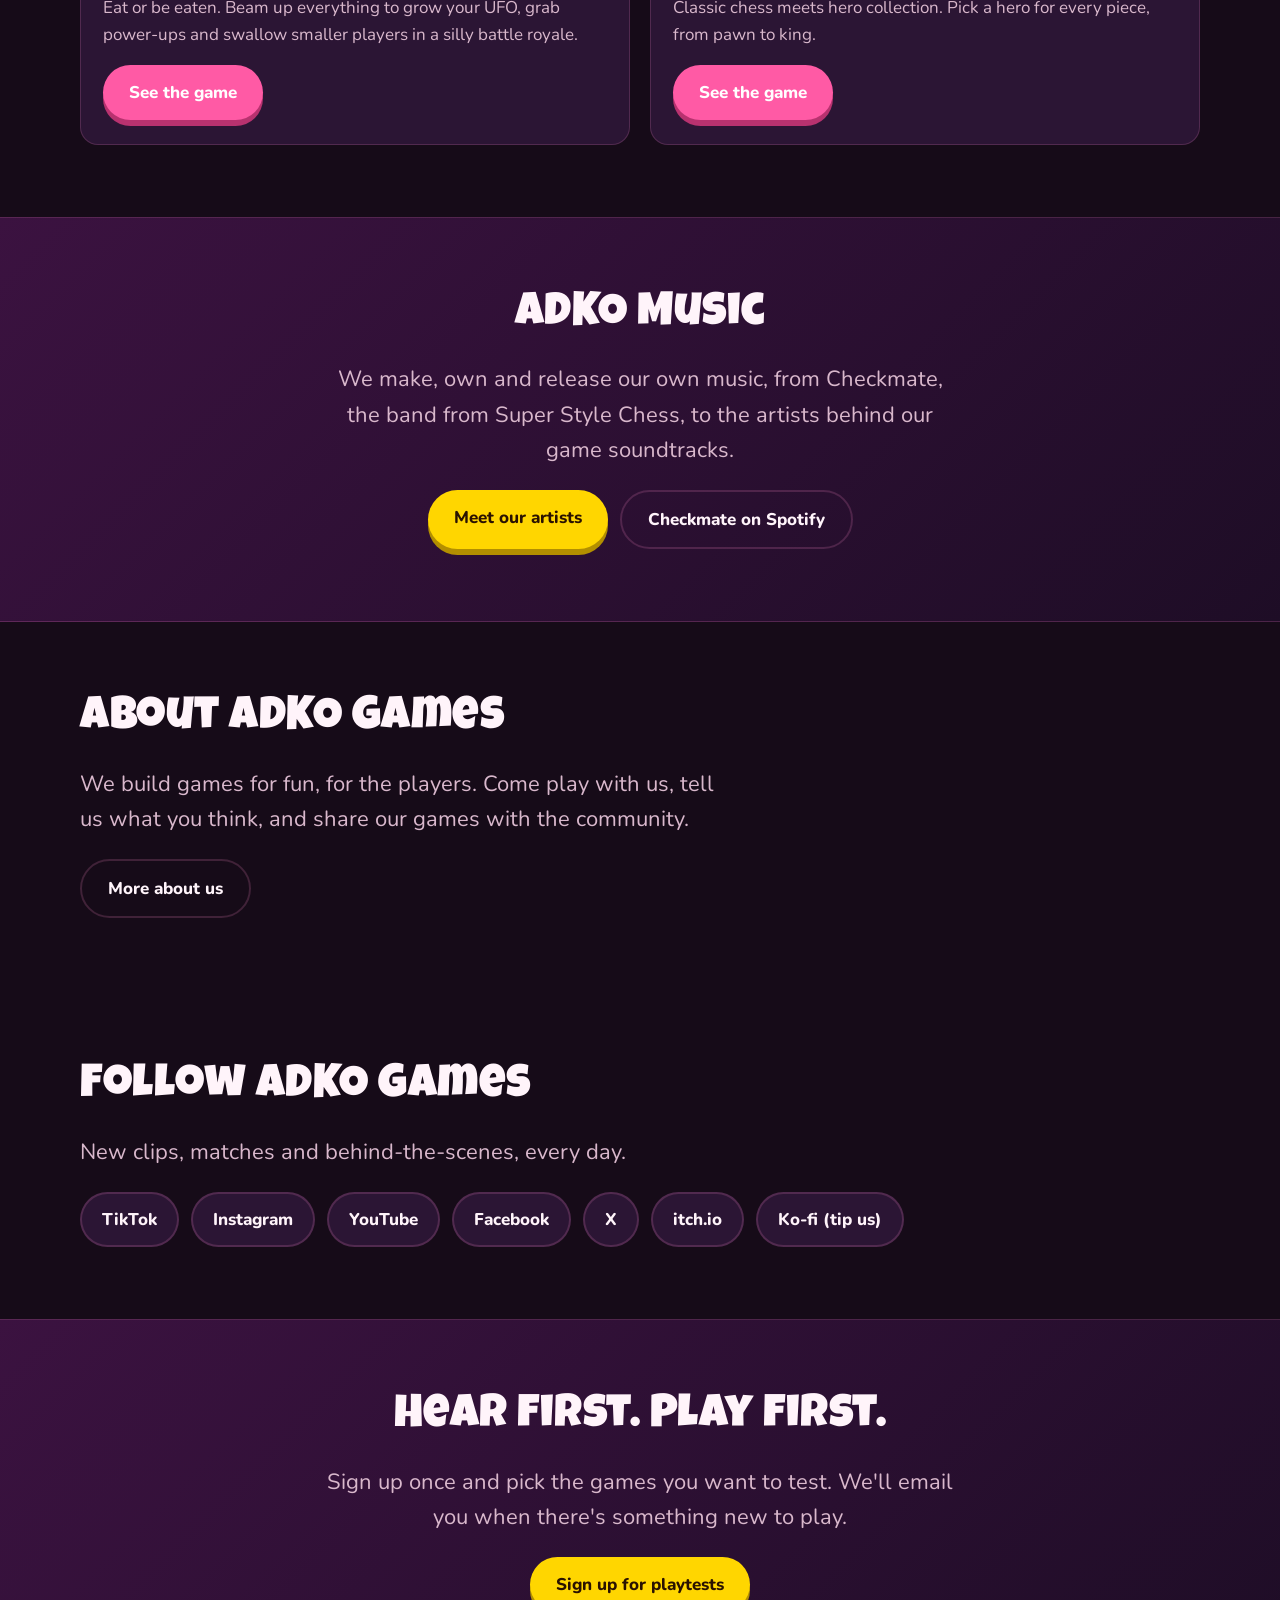
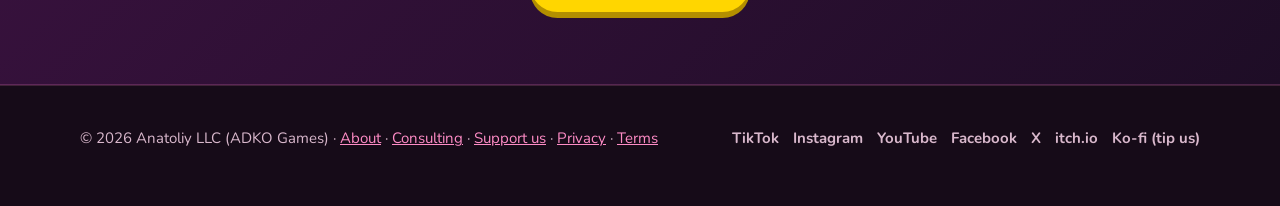
==== commit 4cbf2290: "Home: Music link and ADKO Music section" ====
--- a/index.html
+++ b/index.html
@@ -1,6 +1,14 @@
 <!doctype html>
 <html lang="en">
 <head>
+<!-- Google tag (gtag.js) -->
+<script async src="https://www.googletagmanager.com/gtag/js?id=AW-18538826528"></script>
+<script>
+  window.dataLayer = window.dataLayer || [];
+  function gtag(){dataLayer.push(arguments);}
+  gtag('js', new Date());
+  gtag('config', 'AW-18538826528');
+</script>
   <meta charset="utf-8">
   <meta name="viewport" content="width=device-width, initial-scale=1">
   <title>ADKO Games</title>
@@ -19,6 +27,7 @@
       <a class="brand" href="/">ADKO <span>Games</span></a>
       <nav>
         <a href="#games">Games</a>
+        <a href="/music/">Music</a>
         <a href="/super-style-volley/"><span class="hide-sm">Super Style </span>Volley</a>
         <a href="/starlit-hearts/">Starlit<span class="hide-sm"> Hearts</span></a>
         <a class="hide-sm" href="/about/">About</a>
@@ -28,7 +37,7 @@
 
   <section>
     <div class="wrap">
-      <p class="eyebrow">Independent game studio</p>
+      <p class="eyebrow">Independent games, music and entertainment</p>
       <h1>Fun first. Style always.</h1>
       <p class="lead">ADKO Games makes bright, fast games you can pick up in seconds and keep playing for weeks. Super Style Volley's free demo is out now - play it in your browser.</p>
       <div class="btns" style="margin-top:24px">
@@ -88,6 +97,17 @@
     </div>
   </section>
 
+  <section id="music" class="band">
+    <div class="wrap">
+      <h2>ADKO Music</h2>
+      <p class="lead" style="margin-inline:auto">We make, own and release our own music, from Checkmate, the band from Super Style Chess, to the artists behind our game soundtracks.</p>
+      <div class="btns">
+        <a class="btn primary" href="/music/">Meet our artists</a>
+        <a class="btn ghost" href="https://open.spotify.com/artist/0UQdJrSfD6rQnSbA3TDjdr" target="_blank" rel="noopener">Checkmate on Spotify</a>
+      </div>
+    </div>
+  </section>
+
   <section id="about">
     <div class="wrap">
       <h2>About ADKO Games</h2>
